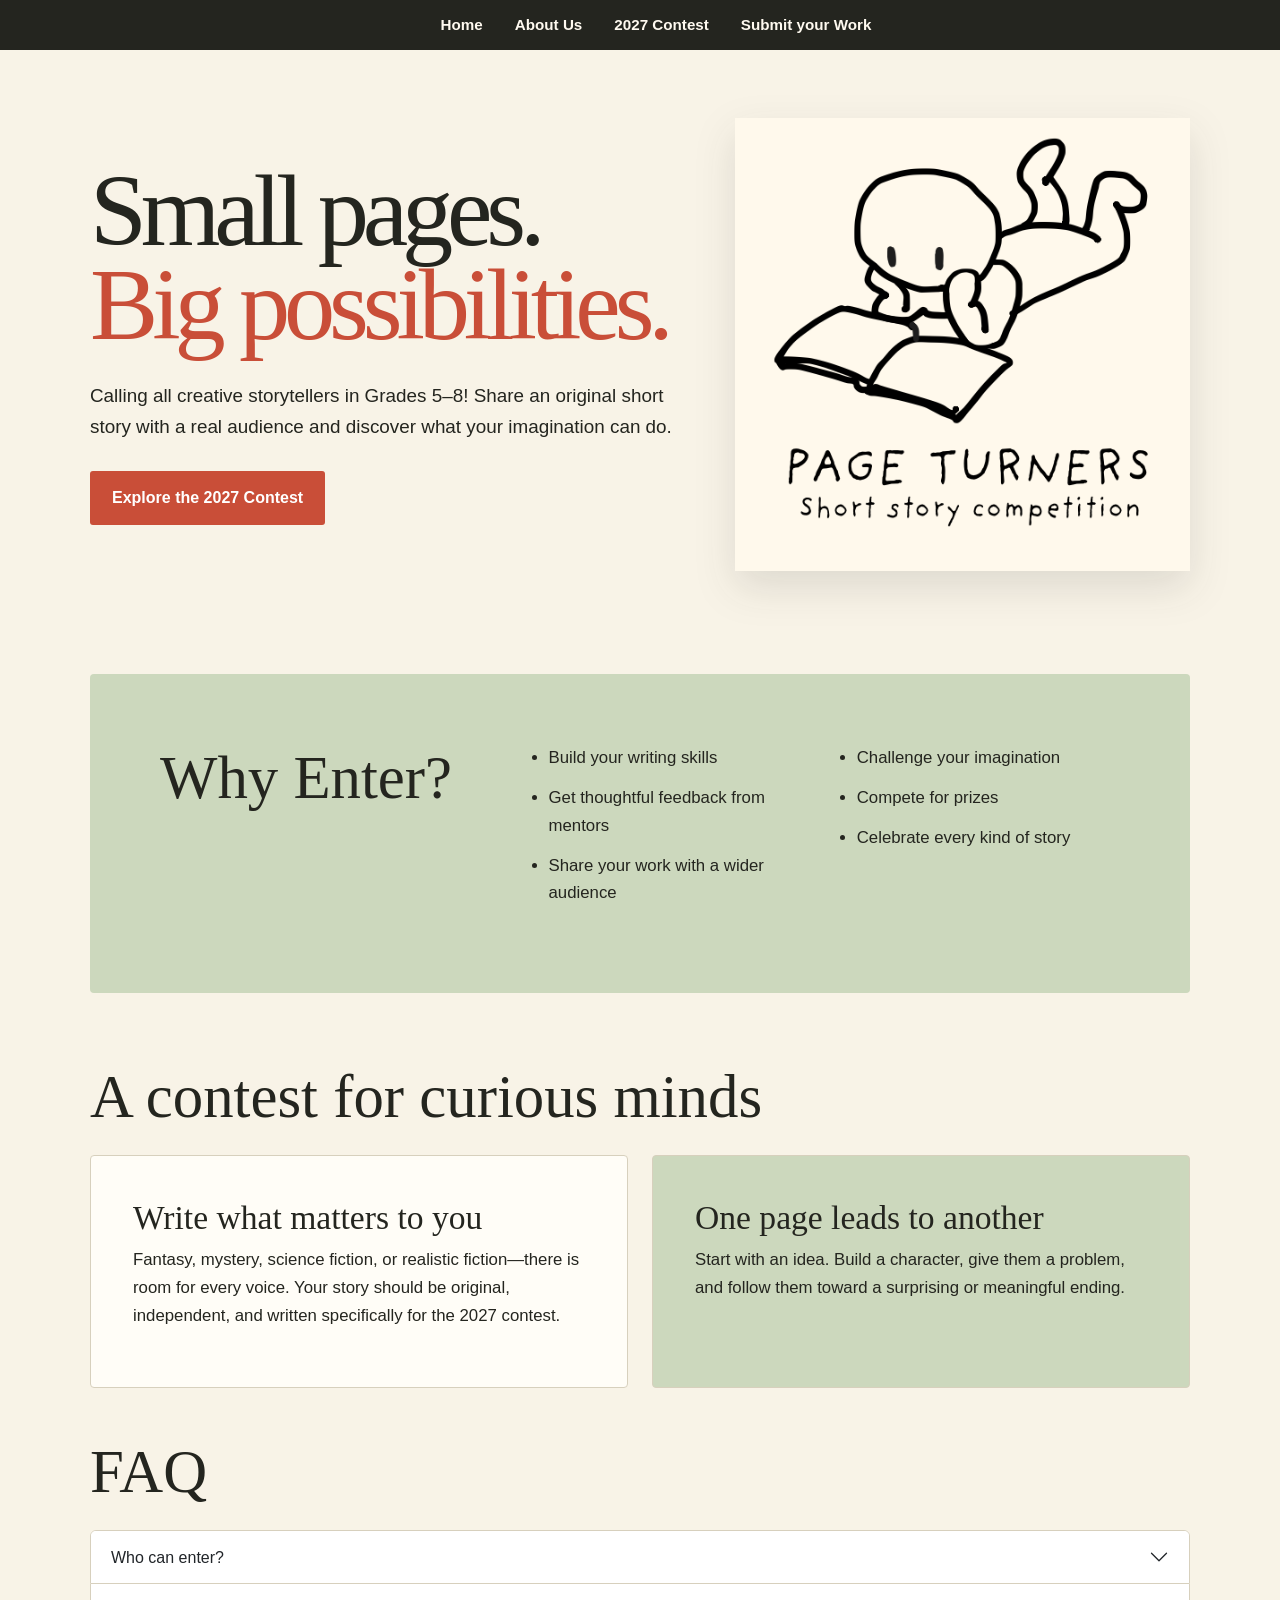
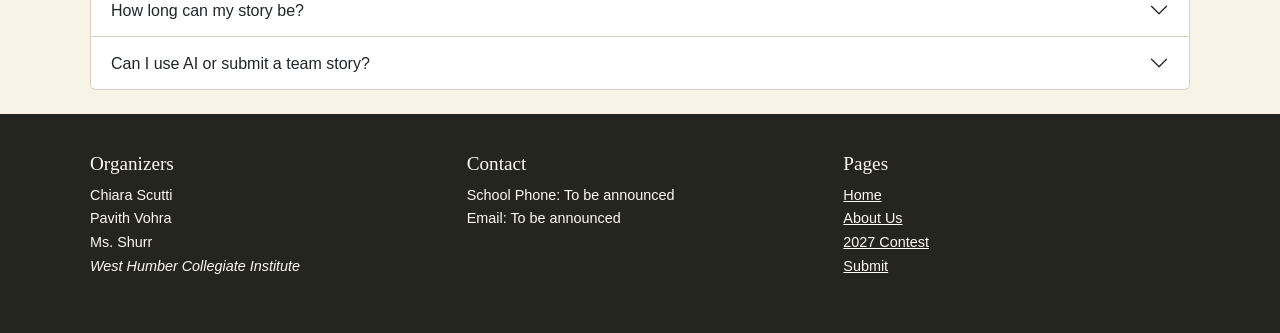
==== index.html @ 0c61205a "Merge 1b1d8a6f999d54f278d2907c4229e8421052c8b1 into ca8edc2ecd9cc89d4555e06c2ae471eeb342003c" ====
<!DOCTYPE html>
<html lang="en">
<head>
  <meta charset="utf-8">
  <meta name="viewport" content="width=device-width, initial-scale=1">
  <title>Page Turners | Short Story Contest</title>
  <link href="https://cdn.jsdelivr.net/npm/bootstrap@5.1.3/dist/css/bootstrap.min.css" rel="stylesheet">
  <link rel="stylesheet" href="style.css">
</head>
<body class="container-fluid p-0">
  <nav aria-label="Main navigation">
    <ul class="nav-buttons">
      <li><a href="index.html">Home</a></li>
      <li><a href="aboutus.html">About Us</a></li>
      <li><a href="contest.html">2027 Contest</a></li>
      <li><a href="submit.html">Submit your Work</a></li>
    </ul>
  </nav>

  <main class="container-fluid py-4">
    <section class="hero">
      <div class="hero-copy">
        <h1>Small pages. <span>Big possibilities.</span></h1>
        <p>Calling all creative storytellers in Grades 5–8! Share an original short story with a real audience and discover what your imagination can do.</p>
        <a class="button" href="contest.html">Explore the 2027 Contest</a>
      </div>
      <img class="hero-mascot" src="Mascot" alt="The Page Turners reading mascot">
    </section>

    <section class="why-section" aria-labelledby="why-enter">
      <h2 id="why-enter">Why Enter?</h2>
      <ul>
        <li>Build your writing skills</li>
        <li>Get thoughtful feedback from mentors</li>
        <li>Share your work with a wider audience</li>
        <li>Challenge your imagination</li>
        <li>Compete for prizes</li>
        <li>Celebrate every kind of story</li>
      </ul>
    </section>

    <div class="page-shell">
      <h2 class="section-title">A contest for curious minds</h2>
      <div class="content-grid">
        <article class="textbox float">
          <h3>Write what matters to you</h3>
          <p>Fantasy, mystery, science fiction, or realistic fiction—there is room for every voice. Your story should be original, independent, and written specifically for the 2027 contest.</p>
        </article>
        <article class="textbox float alt">
          <h3>One page leads to another</h3>
          <p>Start with an idea. Build a character, give them a problem, and follow them toward a surprising or meaningful ending.</p>
        </article>
      </div>

      <h2 class="section-title">FAQ</h2>
      <div class="accordion" id="faq">
        <div class="accordion-item">
          <h2 class="accordion-header"><button class="accordion-button collapsed" type="button" data-bs-toggle="collapse" data-bs-target="#faq-one">Who can enter?</button></h2>
          <div id="faq-one" class="accordion-collapse collapse" data-bs-parent="#faq"><div class="accordion-body">Students in Grades 5 through 8 are eligible.</div></div>
        </div>
        <div class="accordion-item">
          <h2 class="accordion-header"><button class="accordion-button collapsed" type="button" data-bs-toggle="collapse" data-bs-target="#faq-two">How long can my story be?</button></h2>
          <div id="faq-two" class="accordion-collapse collapse" data-bs-parent="#faq"><div class="accordion-body">The confirmed maximum word limit is 500 words.</div></div>
        </div>
        <div class="accordion-item">
          <h2 class="accordion-header"><button class="accordion-button collapsed" type="button" data-bs-toggle="collapse" data-bs-target="#faq-three">Can I use AI or submit a team story?</button></h2>
          <div id="faq-three" class="accordion-collapse collapse" data-bs-parent="#faq"><div class="accordion-body">Submissions must be original, independent student work. Generative AI and co-authored entries are not accepted.</div></div>
        </div>
      </div>
    </div>
  </main>

  <footer>
    <div><h1>Organizers</h1><ul><li>Chiara Scutti</li><li>Pavith Vohra</li><li>Ms. Shurr</li><li><em>West Humber Collegiate Institute</em></li></ul></div>
    <div><h1>Contact</h1><ul><li>School Phone: To be announced</li><li>Email: To be announced</li></ul></div>
    <div><h1>Pages</h1><ul><li><a href="index.html">Home</a></li><li><a href="aboutus.html">About Us</a></li><li><a href="contest.html">2027 Contest</a></li><li><a href="submit.html">Submit</a></li></ul></div>
  </footer>
  <script src="https://cdn.jsdelivr.net/npm/bootstrap@5.1.3/dist/js/bootstrap.bundle.min.js"></script>
</body>
</html>
---- style.css ----
/* Page Turners — warm literary magazine */
:root {
  --cream: #f8f3e7;
  --paper: #fffdf7;
  --ink: #24251f;
  --tomato: #c94e38;
  --sage: #ccd8bd;
  --sage-dark: #66745a;
  --line: #d7d0bd;
}

* { box-sizing: border-box; }
html { scroll-behavior: smooth; }
body {
  margin: 0;
  background: var(--cream);
  color: var(--ink);
  font-family: Georgia, "Times New Roman", serif;
  line-height: 1.65;
}
img { max-width: 100%; height: auto; }
a { color: var(--tomato); }

nav {
  background: var(--ink);
  border: 0;
  padding: 12px 20px;
}
.nav-buttons {
  max-width: 1100px;
  margin: 0 auto;
  display: flex;
  flex-wrap: wrap;
  justify-content: center;
  gap: 8px 28px;
}
.nav-buttons li { list-style: none; }
.nav-buttons li a {
  color: #fffaf0;
  font-family: Arial, sans-serif;
  font-size: 0.95rem;
  font-weight: 700;
  text-decoration: none;
  padding: 6px 2px;
}
.nav-buttons li a:hover { color: #f19b83; }

header {
  min-height: 180px;
  background: var(--cream);
  text-align: left;
  padding: 28px max(20px, calc((100% - 1100px) / 2));
  display: grid;
  grid-template-columns: 180px 1fr;
  align-items: center;
  gap: 40px;
}
header img {
  width: 180px;
  max-width: 180px;
  margin: 0;
}
header h1 {
  color: var(--ink);
  font-family: Georgia, "Times New Roman", serif;
  font-size: clamp(3rem, 8vw, 6.5rem);
  line-height: 0.95;
  text-shadow: none;
  margin: 0;
}
header h4 {
  color: var(--tomato);
  font-family: Arial, sans-serif;
  font-size: 1.05rem;
  letter-spacing: 0.16em;
  text-transform: uppercase;
  margin: 12px 0 0;
}
.transition1 { height: 18px; background: var(--cream); }

main { background: var(--cream); }
main.container-fluid { padding: 40px 20px 72px; }
main h1, main h2, main h3 {
  color: var(--ink);
  font-family: Georgia, "Times New Roman", serif;
}
main h2 { font-size: clamp(2.2rem, 5vw, 3.8rem); line-height: 1.12; }
main h3 { font-size: clamp(1.45rem, 3vw, 2.1rem); line-height: 1.2; }
main p, main li { font-family: Arial, sans-serif; font-size: 1.05rem; }

.page-shell { max-width: 1100px; margin: 0 auto; }
.hero {
  min-height: 520px;
  max-width: 1100px;
  margin: 10px auto 70px;
  display: grid;
  grid-template-columns: 1.15fr 0.85fr;
  align-items: center;
  gap: 30px;
}
.hero-copy { max-width: 650px; }
.hero h1 {
  font-size: clamp(4rem, 8vw, 7.5rem);
  line-height: 0.92;
  letter-spacing: -0.06em;
  margin: 0 0 28px;
}
.hero h1 span { display: block; color: var(--tomato); }
.hero p { max-width: 590px; font-size: 1.18rem; }
.hero-mascot {
  width: 100%;
  max-height: 500px;
  object-fit: contain;
  filter: drop-shadow(0 16px 20px rgba(36,37,31,.12));
}
.button {
  display: inline-block;
  background: var(--tomato);
  color: white;
  border: 0;
  border-radius: 3px;
  text-decoration: none;
  font-family: Arial, sans-serif;
  font-weight: 800;
  font-size: 1rem;
  padding: 14px 22px;
  margin-top: 12px;
}
.button:hover { background: #a93d2b; color: white; }

.why-section {
  background: var(--sage);
  border-radius: 4px;
  padding: clamp(35px, 6vw, 70px);
  display: grid;
  grid-template-columns: 0.7fr 1.3fr;
  gap: 50px;
  margin: 30px auto 70px;
  max-width: 1100px;
}
.why-section h2 { margin: 0; }
.why-section ul { columns: 2; column-gap: 45px; padding-left: 20px; }
.why-section li { margin-bottom: 12px; break-inside: avoid; }

.textbox, .frame { width: auto; }
.textbox { margin: 0; }
.textbox.float, .textbox.partialborder {
  background: var(--paper);
  border: 1px solid var(--line);
  border-radius: 4px;
  box-shadow: none;
  padding: clamp(24px, 4vw, 42px);
  text-align: left;
}
.textbox.float.alt { background: var(--sage); }
.textbox.float.impact {
  background: var(--tomato);
  border: 0;
  color: white;
}
.textbox.float.impact h3 { color: white; }
.textbox.partialborder { border-left: 8px solid var(--tomato); }
.textbox.partialborder.l, .textbox.partialborder.r { border: 1px solid var(--line); border-left: 8px solid var(--tomato); text-align: left; }
.textbox.partialborder.alt { background: var(--sage); }

.section-title { margin: 50px 0 24px; }
.content-grid {
  display: grid;
  grid-template-columns: repeat(2, minmax(0, 1fr));
  gap: 24px;
}
.at-a-glance {
  max-width: 1100px;
  margin: 30px auto 50px;
  background: var(--sage);
  border-left: 10px solid var(--tomato);
  border-radius: 4px;
  padding: clamp(24px, 5vw, 45px);
}
.at-a-glance h2 { margin-top: 0; }
.details-grid {
  display: grid;
  grid-template-columns: repeat(4, 1fr);
  gap: 18px;
}
.detail { border-top: 1px solid var(--sage-dark); padding-top: 12px; }
.detail strong { display: block; color: var(--tomato); font-family: Arial, sans-serif; }
.detail span { font-family: Arial, sans-serif; }

.prize-grid, .criteria-grid, .tips-grid {
  display: grid;
  grid-template-columns: repeat(3, 1fr);
  gap: 20px;
}
.card {
  background: var(--paper);
  border: 1px solid var(--line);
  border-top: 7px solid var(--tomato);
  padding: 24px;
}
.card.sage { background: var(--sage); }
.card h3 { margin-top: 0; }

.founder-layout {
  max-width: 1100px;
  margin: 30px auto 60px;
  display: grid;
  grid-template-columns: 310px 1fr;
  align-items: center;
  gap: 48px;
}
.founder-photo { text-align: center; }
.founder-photo img {
  width: 290px;
  height: 290px;
  object-fit: cover;
  border: 8px solid var(--paper);
  box-shadow: 0 12px 28px rgba(36,37,31,.12);
}
.founder-photo strong, .founder-photo span { display: block; }
.founder-photo strong { font-size: 1.4rem; margin-top: 12px; }
.founder-photo span { color: var(--tomato); font-family: Arial, sans-serif; text-transform: uppercase; letter-spacing: .12em; }

.frame.polaroid { display: none; }
.team-grid { display: grid; grid-template-columns: repeat(3, 1fr); gap: 22px; }
.team-member { background: var(--paper); border: 1px solid var(--line); padding: 26px; }
.team-member h3 { color: var(--tomato); }

.tips-grid { grid-template-columns: repeat(2, 1fr); }
.example-box {
  background: var(--ink);
  color: #fffaf0;
  padding: clamp(24px, 5vw, 42px);
  margin: 30px 0;
}
.example-box h2, .example-box h3 { color: #fffaf0; }
.example-box p { color: #fffaf0; }
.example-step { border-bottom: 1px solid #aaa; padding-bottom: 16px; margin-bottom: 16px; }

.status-banner {
  max-width: 900px;
  margin: 50px auto;
  background: var(--sage);
  border: 2px solid var(--ink);
  border-radius: 4px;
  padding: clamp(28px, 6vw, 55px);
  text-align: center;
}
.status-banner h1 { font-size: clamp(2.5rem, 7vw, 5rem); }
.status-banner .status {
  display: inline-block;
  background: var(--tomato);
  color: white;
  font-family: Arial, sans-serif;
  font-weight: 800;
  text-transform: uppercase;
  letter-spacing: .12em;
  padding: 8px 14px;
}

footer {
  background: var(--ink);
  color: #fffaf0;
  border: 0;
  padding: 38px max(20px, calc((100% - 1100px) / 2));
  display: grid;
  grid-template-columns: repeat(3, 1fr);
  gap: 30px;
}
footer h1 { font-family: Georgia, serif; font-size: 1.2rem; color: #fffaf0; }
footer ul { list-style: none; padding: 0; }
footer li, footer a { color: #fffaf0; font-family: Arial, sans-serif; font-size: .9rem; }
footer a:hover { color: #f19b83; }

.accordion-item { border-color: var(--line); }
.accordion-button, .accordion-body { font-family: Arial, sans-serif; }
.accordion-button:not(.collapsed) { background: var(--sage); color: var(--ink); }

@media (max-width: 768px) {
  header { grid-template-columns: 110px 1fr; gap: 18px; min-height: 140px; padding: 20px; }
  header img { width: 110px; }
  header h1 { font-size: clamp(2.4rem, 12vw, 4rem); }
  .hero { grid-template-columns: 1fr; min-height: auto; margin-bottom: 45px; }
  .hero-mascot { max-height: 330px; margin: 10px auto 0; }
  .hero h1 { font-size: clamp(3.5rem, 18vw, 5.5rem); }
  .why-section { grid-template-columns: 1fr; gap: 20px; }
  .why-section ul { columns: 1; }
  .details-grid { grid-template-columns: repeat(2, 1fr); }
  .content-grid, .prize-grid, .criteria-grid, .tips-grid, .team-grid, footer { grid-template-columns: 1fr; }
  .founder-layout { grid-template-columns: 1fr; text-align: left; }
  .founder-photo { order: -1; }
  .founder-photo img { width: min(290px, 85vw); height: min(290px, 85vw); }
  main.container-fluid { padding-bottom: 45px; }
  footer { text-align: left; }
}

@media (max-width: 420px) {
  .nav-buttons { gap: 4px 14px; }
  .nav-buttons li a { font-size: .82rem; }
  header { grid-template-columns: 85px 1fr; }
  header img { width: 85px; }
  .details-grid { grid-template-columns: 1fr; }
}
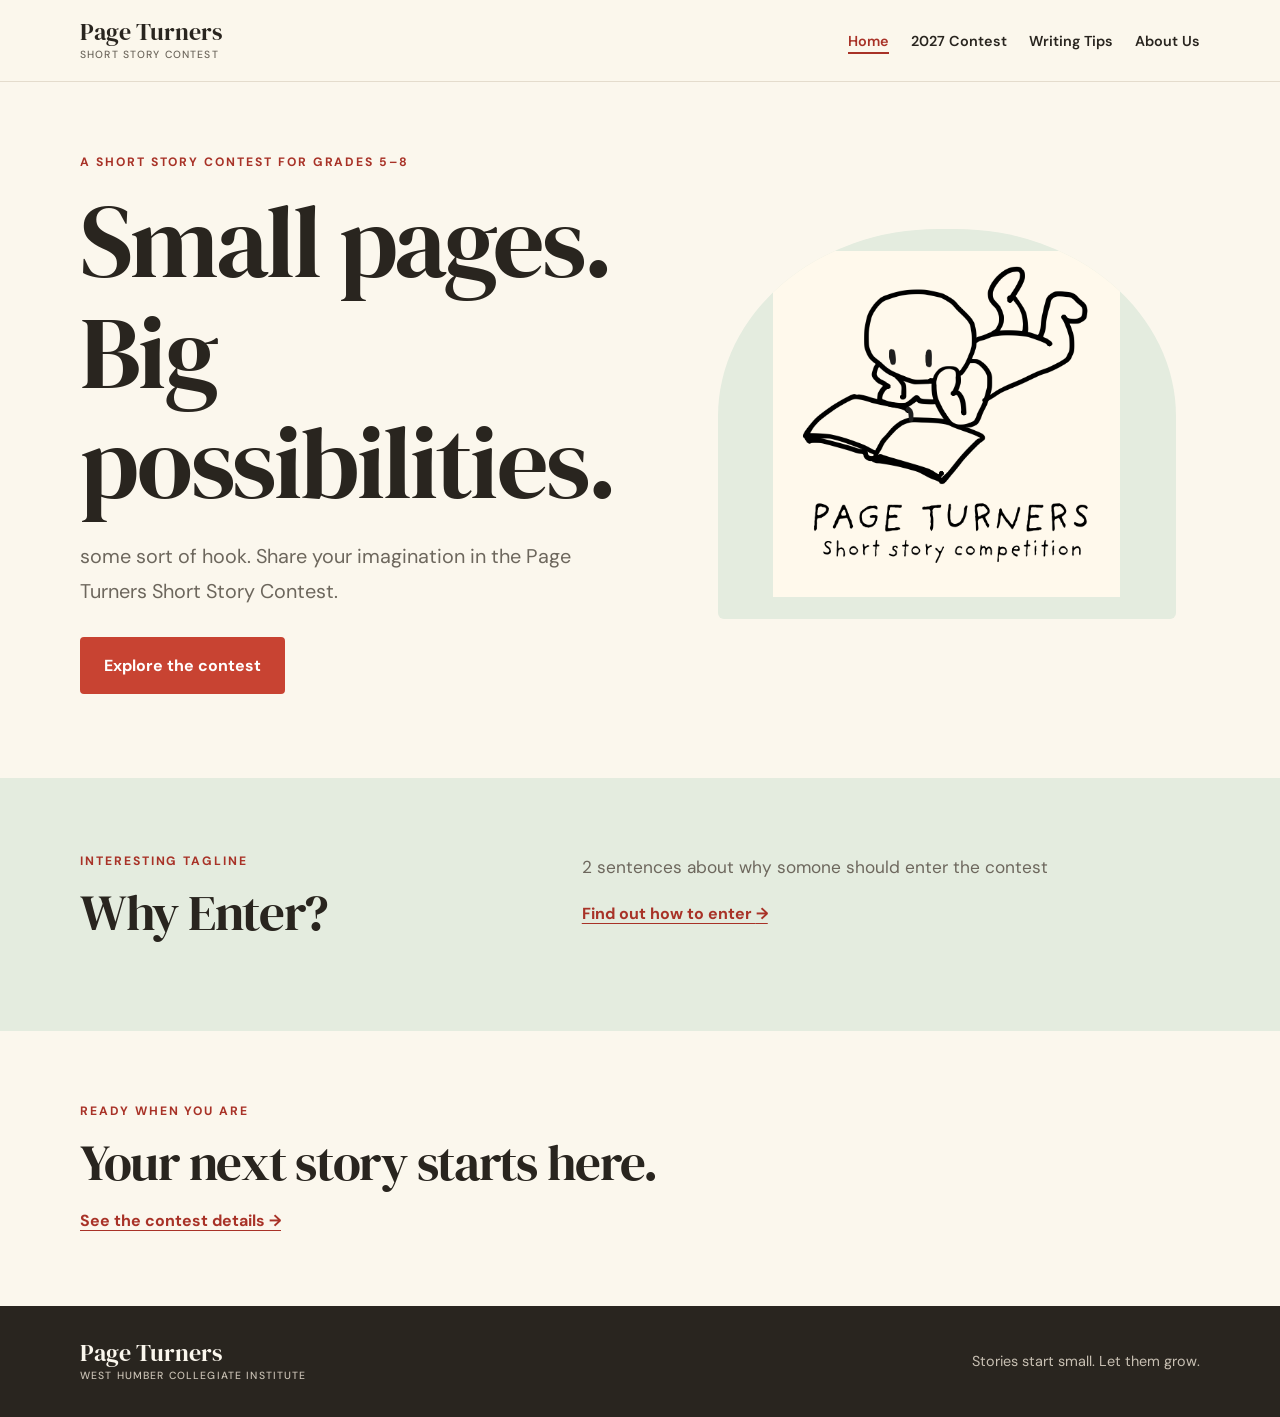
==== commit cda16187: "Merge pull request #2 from lettuce-o/main pull request" ====
--- a/index.html
+++ b/index.html
@@ -1,80 +1,56 @@
-<!DOCTYPE html>
+<!doctype html>
 <html lang="en">
 <head>
   <meta charset="utf-8">
   <meta name="viewport" content="width=device-width, initial-scale=1">
-  <title>Page Turners | Short Story Contest</title>
-  <link href="https://cdn.jsdelivr.net/npm/bootstrap@5.1.3/dist/css/bootstrap.min.css" rel="stylesheet">
-  <link rel="stylesheet" href="style.css">
+  <title>Page Turners — slogan here.</title>
+  <link rel="stylesheet" href="./style.css">
 </head>
-<body class="container-fluid p-0">
-  <nav aria-label="Main navigation">
-    <ul class="nav-buttons">
-      <li><a href="index.html">Home</a></li>
-      <li><a href="aboutus.html">About Us</a></li>
-      <li><a href="contest.html">2027 Contest</a></li>
-      <li><a href="submit.html">Submit your Work</a></li>
+<body>
+  <nav class="site-nav" aria-label="Main navigation">
+    <a class="wordmark" href="./index.html">Page Turners<span>Short Story Contest</span></a>
+    <ul class="nav-links">
+      <li><a aria-current="page" href="./index.html">Home</a></li>
+      <li><a href="./contest.html">2027 Contest</a></li>
+      <li><a href="./writingtips.html">Writing Tips</a></li>
+      <li><a href="./aboutus.html">About Us</a></li>
     </ul>
   </nav>
-
-  <main class="container-fluid py-4">
-    <section class="hero">
+  <main>
+    <section class="hero wrap">
       <div class="hero-copy">
-        <h1>Small pages. <span>Big possibilities.</span></h1>
-        <p>Calling all creative storytellers in Grades 5–8! Share an original short story with a real audience and discover what your imagination can do.</p>
-        <a class="button" href="contest.html">Explore the 2027 Contest</a>
+        <p class="eyebrow">A short story contest for Grades 5–8</p>
+        <h1>Small pages.<br>Big possibilities.</h1>
+        <p class="lede">some sort of hook. Share your imagination in the Page Turners Short Story Contest.</p>
+        <a class="button" href="./contest.html">Explore the contest</a>
       </div>
-      <img class="hero-mascot" src="Mascot" alt="The Page Turners reading mascot">
+      <div class="hero-art mascot-crop" aria-label="Reading mascot illustration">
+        <img src="./Mascot" alt="A cheerful reading mascot">
+      </div>
     </section>
-
-    <section class="why-section" aria-labelledby="why-enter">
-      <h2 id="why-enter">Why Enter?</h2>
-      <ul>
-        <li>Build your writing skills</li>
-        <li>Get thoughtful feedback from mentors</li>
-        <li>Share your work with a wider audience</li>
-        <li>Challenge your imagination</li>
-        <li>Compete for prizes</li>
-        <li>Celebrate every kind of story</li>
-      </ul>
-    </section>
-
-    <div class="page-shell">
-      <h2 class="section-title">A contest for curious minds</h2>
-      <div class="content-grid">
-        <article class="textbox float">
-          <h3>Write what matters to you</h3>
-          <p>Fantasy, mystery, science fiction, or realistic fiction—there is room for every voice. Your story should be original, independent, and written specifically for the 2027 contest.</p>
-        </article>
-        <article class="textbox float alt">
-          <h3>One page leads to another</h3>
-          <p>Start with an idea. Build a character, give them a problem, and follow them toward a surprising or meaningful ending.</p>
-        </article>
-      </div>
-
-      <h2 class="section-title">FAQ</h2>
-      <div class="accordion" id="faq">
-        <div class="accordion-item">
-          <h2 class="accordion-header"><button class="accordion-button collapsed" type="button" data-bs-toggle="collapse" data-bs-target="#faq-one">Who can enter?</button></h2>
-          <div id="faq-one" class="accordion-collapse collapse" data-bs-parent="#faq"><div class="accordion-body">Students in Grades 5 through 8 are eligible.</div></div>
+    <section class="sage-band">
+      <div class="wrap two-column why">
+        <div>
+          <p class="eyebrow">interesting tagline</p>
+          <h2>Why Enter?</h2>
         </div>
-        <div class="accordion-item">
-          <h2 class="accordion-header"><button class="accordion-button collapsed" type="button" data-bs-toggle="collapse" data-bs-target="#faq-two">How long can my story be?</button></h2>
-          <div id="faq-two" class="accordion-collapse collapse" data-bs-parent="#faq"><div class="accordion-body">The confirmed maximum word limit is 500 words.</div></div>
-        </div>
-        <div class="accordion-item">
-          <h2 class="accordion-header"><button class="accordion-button collapsed" type="button" data-bs-toggle="collapse" data-bs-target="#faq-three">Can I use AI or submit a team story?</button></h2>
-          <div id="faq-three" class="accordion-collapse collapse" data-bs-parent="#faq"><div class="accordion-body">Submissions must be original, independent student work. Generative AI and co-authored entries are not accepted.</div></div>
+        <div>
+          <p>2 sentences about why somone should enter the contest</p>
+          <a class="text-link" href="./contest.html">Find out how to enter <span aria-hidden="true">→</span></a>
         </div>
       </div>
+    </section>
+    <section class="wrap small-cta">
+      <p class="eyebrow">Ready when you are</p>
+      <h2>Your next story starts here.</h2>
+      <a class="text-link" href="./contest.html">See the contest details <span aria-hidden="true">→</span></a>
+    </section>
+  </main>
+  <footer class="site-footer">
+    <div class="wrap footer-inner">
+      <a class="wordmark" href="./index.html">Page Turners<span>West Humber Collegiate Institute</span></a>
+      <p>Stories start small. Let them grow.</p>
     </div>
-  </main>
-
-  <footer>
-    <div><h1>Organizers</h1><ul><li>Chiara Scutti</li><li>Pavith Vohra</li><li>Ms. Shurr</li><li><em>West Humber Collegiate Institute</em></li></ul></div>
-    <div><h1>Contact</h1><ul><li>School Phone: To be announced</li><li>Email: To be announced</li></ul></div>
-    <div><h1>Pages</h1><ul><li><a href="index.html">Home</a></li><li><a href="aboutus.html">About Us</a></li><li><a href="contest.html">2027 Contest</a></li><li><a href="submit.html">Submit</a></li></ul></div>
   </footer>
-  <script src="https://cdn.jsdelivr.net/npm/bootstrap@5.1.3/dist/js/bootstrap.bundle.min.js"></script>
 </body>
 </html>
--- a/style.css
+++ b/style.css
@@ -1,303 +1,11 @@
-/* Page Turners — warm literary magazine */
-:root {
-  --cream: #f8f3e7;
-  --paper: #fffdf7;
-  --ink: #24251f;
-  --tomato: #c94e38;
-  --sage: #ccd8bd;
-  --sage-dark: #66745a;
-  --line: #d7d0bd;
-}
-
-* { box-sizing: border-box; }
-html { scroll-behavior: smooth; }
-body {
-  margin: 0;
-  background: var(--cream);
-  color: var(--ink);
-  font-family: Georgia, "Times New Roman", serif;
-  line-height: 1.65;
-}
-img { max-width: 100%; height: auto; }
-a { color: var(--tomato); }
-
-nav {
-  background: var(--ink);
-  border: 0;
-  padding: 12px 20px;
-}
-.nav-buttons {
-  max-width: 1100px;
-  margin: 0 auto;
-  display: flex;
-  flex-wrap: wrap;
-  justify-content: center;
-  gap: 8px 28px;
-}
-.nav-buttons li { list-style: none; }
-.nav-buttons li a {
-  color: #fffaf0;
-  font-family: Arial, sans-serif;
-  font-size: 0.95rem;
-  font-weight: 700;
-  text-decoration: none;
-  padding: 6px 2px;
-}
-.nav-buttons li a:hover { color: #f19b83; }
-
-header {
-  min-height: 180px;
-  background: var(--cream);
-  text-align: left;
-  padding: 28px max(20px, calc((100% - 1100px) / 2));
-  display: grid;
-  grid-template-columns: 180px 1fr;
-  align-items: center;
-  gap: 40px;
-}
-header img {
-  width: 180px;
-  max-width: 180px;
-  margin: 0;
-}
-header h1 {
-  color: var(--ink);
-  font-family: Georgia, "Times New Roman", serif;
-  font-size: clamp(3rem, 8vw, 6.5rem);
-  line-height: 0.95;
-  text-shadow: none;
-  margin: 0;
-}
-header h4 {
-  color: var(--tomato);
-  font-family: Arial, sans-serif;
-  font-size: 1.05rem;
-  letter-spacing: 0.16em;
-  text-transform: uppercase;
-  margin: 12px 0 0;
-}
-.transition1 { height: 18px; background: var(--cream); }
-
-main { background: var(--cream); }
-main.container-fluid { padding: 40px 20px 72px; }
-main h1, main h2, main h3 {
-  color: var(--ink);
-  font-family: Georgia, "Times New Roman", serif;
-}
-main h2 { font-size: clamp(2.2rem, 5vw, 3.8rem); line-height: 1.12; }
-main h3 { font-size: clamp(1.45rem, 3vw, 2.1rem); line-height: 1.2; }
-main p, main li { font-family: Arial, sans-serif; font-size: 1.05rem; }
-
-.page-shell { max-width: 1100px; margin: 0 auto; }
-.hero {
-  min-height: 520px;
-  max-width: 1100px;
-  margin: 10px auto 70px;
-  display: grid;
-  grid-template-columns: 1.15fr 0.85fr;
-  align-items: center;
-  gap: 30px;
-}
-.hero-copy { max-width: 650px; }
-.hero h1 {
-  font-size: clamp(4rem, 8vw, 7.5rem);
-  line-height: 0.92;
-  letter-spacing: -0.06em;
-  margin: 0 0 28px;
-}
-.hero h1 span { display: block; color: var(--tomato); }
-.hero p { max-width: 590px; font-size: 1.18rem; }
-.hero-mascot {
-  width: 100%;
-  max-height: 500px;
-  object-fit: contain;
-  filter: drop-shadow(0 16px 20px rgba(36,37,31,.12));
-}
-.button {
-  display: inline-block;
-  background: var(--tomato);
-  color: white;
-  border: 0;
-  border-radius: 3px;
-  text-decoration: none;
-  font-family: Arial, sans-serif;
-  font-weight: 800;
-  font-size: 1rem;
-  padding: 14px 22px;
-  margin-top: 12px;
-}
-.button:hover { background: #a93d2b; color: white; }
-
-.why-section {
-  background: var(--sage);
-  border-radius: 4px;
-  padding: clamp(35px, 6vw, 70px);
-  display: grid;
-  grid-template-columns: 0.7fr 1.3fr;
-  gap: 50px;
-  margin: 30px auto 70px;
-  max-width: 1100px;
-}
-.why-section h2 { margin: 0; }
-.why-section ul { columns: 2; column-gap: 45px; padding-left: 20px; }
-.why-section li { margin-bottom: 12px; break-inside: avoid; }
-
-.textbox, .frame { width: auto; }
-.textbox { margin: 0; }
-.textbox.float, .textbox.partialborder {
-  background: var(--paper);
-  border: 1px solid var(--line);
-  border-radius: 4px;
-  box-shadow: none;
-  padding: clamp(24px, 4vw, 42px);
-  text-align: left;
-}
-.textbox.float.alt { background: var(--sage); }
-.textbox.float.impact {
-  background: var(--tomato);
-  border: 0;
-  color: white;
-}
-.textbox.float.impact h3 { color: white; }
-.textbox.partialborder { border-left: 8px solid var(--tomato); }
-.textbox.partialborder.l, .textbox.partialborder.r { border: 1px solid var(--line); border-left: 8px solid var(--tomato); text-align: left; }
-.textbox.partialborder.alt { background: var(--sage); }
-
-.section-title { margin: 50px 0 24px; }
-.content-grid {
-  display: grid;
-  grid-template-columns: repeat(2, minmax(0, 1fr));
-  gap: 24px;
-}
-.at-a-glance {
-  max-width: 1100px;
-  margin: 30px auto 50px;
-  background: var(--sage);
-  border-left: 10px solid var(--tomato);
-  border-radius: 4px;
-  padding: clamp(24px, 5vw, 45px);
-}
-.at-a-glance h2 { margin-top: 0; }
-.details-grid {
-  display: grid;
-  grid-template-columns: repeat(4, 1fr);
-  gap: 18px;
-}
-.detail { border-top: 1px solid var(--sage-dark); padding-top: 12px; }
-.detail strong { display: block; color: var(--tomato); font-family: Arial, sans-serif; }
-.detail span { font-family: Arial, sans-serif; }
-
-.prize-grid, .criteria-grid, .tips-grid {
-  display: grid;
-  grid-template-columns: repeat(3, 1fr);
-  gap: 20px;
-}
-.card {
-  background: var(--paper);
-  border: 1px solid var(--line);
-  border-top: 7px solid var(--tomato);
-  padding: 24px;
-}
-.card.sage { background: var(--sage); }
-.card h3 { margin-top: 0; }
-
-.founder-layout {
-  max-width: 1100px;
-  margin: 30px auto 60px;
-  display: grid;
-  grid-template-columns: 310px 1fr;
-  align-items: center;
-  gap: 48px;
-}
-.founder-photo { text-align: center; }
-.founder-photo img {
-  width: 290px;
-  height: 290px;
-  object-fit: cover;
-  border: 8px solid var(--paper);
-  box-shadow: 0 12px 28px rgba(36,37,31,.12);
-}
-.founder-photo strong, .founder-photo span { display: block; }
-.founder-photo strong { font-size: 1.4rem; margin-top: 12px; }
-.founder-photo span { color: var(--tomato); font-family: Arial, sans-serif; text-transform: uppercase; letter-spacing: .12em; }
-
-.frame.polaroid { display: none; }
-.team-grid { display: grid; grid-template-columns: repeat(3, 1fr); gap: 22px; }
-.team-member { background: var(--paper); border: 1px solid var(--line); padding: 26px; }
-.team-member h3 { color: var(--tomato); }
-
-.tips-grid { grid-template-columns: repeat(2, 1fr); }
-.example-box {
-  background: var(--ink);
-  color: #fffaf0;
-  padding: clamp(24px, 5vw, 42px);
-  margin: 30px 0;
-}
-.example-box h2, .example-box h3 { color: #fffaf0; }
-.example-box p { color: #fffaf0; }
-.example-step { border-bottom: 1px solid #aaa; padding-bottom: 16px; margin-bottom: 16px; }
-
-.status-banner {
-  max-width: 900px;
-  margin: 50px auto;
-  background: var(--sage);
-  border: 2px solid var(--ink);
-  border-radius: 4px;
-  padding: clamp(28px, 6vw, 55px);
-  text-align: center;
-}
-.status-banner h1 { font-size: clamp(2.5rem, 7vw, 5rem); }
-.status-banner .status {
-  display: inline-block;
-  background: var(--tomato);
-  color: white;
-  font-family: Arial, sans-serif;
-  font-weight: 800;
-  text-transform: uppercase;
-  letter-spacing: .12em;
-  padding: 8px 14px;
-}
-
-footer {
-  background: var(--ink);
-  color: #fffaf0;
-  border: 0;
-  padding: 38px max(20px, calc((100% - 1100px) / 2));
-  display: grid;
-  grid-template-columns: repeat(3, 1fr);
-  gap: 30px;
-}
-footer h1 { font-family: Georgia, serif; font-size: 1.2rem; color: #fffaf0; }
-footer ul { list-style: none; padding: 0; }
-footer li, footer a { color: #fffaf0; font-family: Arial, sans-serif; font-size: .9rem; }
-footer a:hover { color: #f19b83; }
-
-.accordion-item { border-color: var(--line); }
-.accordion-button, .accordion-body { font-family: Arial, sans-serif; }
-.accordion-button:not(.collapsed) { background: var(--sage); color: var(--ink); }
-
-@media (max-width: 768px) {
-  header { grid-template-columns: 110px 1fr; gap: 18px; min-height: 140px; padding: 20px; }
-  header img { width: 110px; }
-  header h1 { font-size: clamp(2.4rem, 12vw, 4rem); }
-  .hero { grid-template-columns: 1fr; min-height: auto; margin-bottom: 45px; }
-  .hero-mascot { max-height: 330px; margin: 10px auto 0; }
-  .hero h1 { font-size: clamp(3.5rem, 18vw, 5.5rem); }
-  .why-section { grid-template-columns: 1fr; gap: 20px; }
-  .why-section ul { columns: 1; }
-  .details-grid { grid-template-columns: repeat(2, 1fr); }
-  .content-grid, .prize-grid, .criteria-grid, .tips-grid, .team-grid, footer { grid-template-columns: 1fr; }
-  .founder-layout { grid-template-columns: 1fr; text-align: left; }
-  .founder-photo { order: -1; }
-  .founder-photo img { width: min(290px, 85vw); height: min(290px, 85vw); }
-  main.container-fluid { padding-bottom: 45px; }
-  footer { text-align: left; }
-}
-
-@media (max-width: 420px) {
-  .nav-buttons { gap: 4px 14px; }
-  .nav-buttons li a { font-size: .82rem; }
-  header { grid-template-columns: 85px 1fr; }
-  header img { width: 85px; }
-  .details-grid { grid-template-columns: 1fr; }
-}
+@import url('https://fonts.googleapis.com/css2?family=DM+Sans:wght@400;500;600;700&family=DM+Serif+Display&display=swap');
+:root{--cream:#fbf7ed;--paper:#fffdf8;--ink:#29251f;--muted:#6d675d;--tomato:#c84332;--tomato-dark:#a83227;--sage:#e4ecdf;--sage-ink:#405644;--line:#e4dccd;--serif:'DM Serif Display',Georgia,'Times New Roman',serif;--sans:'DM Sans','Segoe UI',sans-serif}*{box-sizing:border-box}html{scroll-behavior:smooth}body{margin:0;background:var(--cream);color:var(--ink);font-family:var(--sans);font-size:1rem;line-height:1.7}a{color:var(--tomato-dark)}a:focus-visible{outline:3px solid var(--tomato);outline-offset:4px}img{max-width:100%}.wrap{width:min(1120px,calc(100% - 48px));margin-inline:auto}h1,h2,h3,p{margin-top:0}h1,h2,h3{font-family:var(--serif);font-weight:400;line-height:1.08;letter-spacing:-.025em}h1{font-size:clamp(3.2rem,8vw,6.4rem);margin-bottom:1.35rem}h2{font-size:clamp(2.2rem,4vw,3.6rem);margin-bottom:1rem}h3{font-size:1.7rem}p{color:var(--muted)}
+.site-nav{min-height:82px;display:flex;align-items:center;justify-content:space-between;gap:24px;padding:14px max(24px,calc((100% - 1120px)/2));border-bottom:1px solid var(--line);background:rgba(251,247,237,.96)}.wordmark{color:var(--ink);font:1.5rem/1.05 var(--serif);text-decoration:none;white-space:nowrap}.wordmark span{display:block;margin-top:5px;color:var(--muted);font:500 .65rem/1.2 var(--sans);letter-spacing:.11em;text-transform:uppercase}.nav-links,.footer-links{display:flex;flex-wrap:wrap;align-items:center;gap:8px 22px;margin:0;padding:0;list-style:none}.nav-links a,.footer-links a{color:var(--ink);font-size:.9rem;font-weight:600;text-decoration:none}.nav-links a:hover,.nav-links a[aria-current=page]{color:var(--tomato-dark);text-decoration:underline;text-decoration-thickness:2px;text-underline-offset:6px}
+.hero{min-height:570px;display:grid;grid-template-columns:1.05fr .95fr;align-items:center;gap:clamp(35px,8vw,110px);padding-block:72px 84px}.hero-copy{max-width:630px}.eyebrow{margin-bottom:15px;color:var(--tomato-dark);font-size:.76rem;font-weight:700;letter-spacing:.16em;line-height:1.4;text-transform:uppercase}.lede{max-width:590px;margin-bottom:28px;font-size:clamp(1.05rem,1.8vw,1.24rem);line-height:1.75}.button{min-height:54px;display:inline-flex;align-items:center;justify-content:center;gap:15px;padding:13px 22px;border:2px solid var(--tomato);border-radius:4px;background:var(--tomato);color:white;font-weight:700;text-decoration:none;transition:background .2s,transform .2s}.button:hover{transform:translateY(-2px);background:var(--tomato-dark);color:white}.button-outline{background:transparent;color:var(--tomato-dark)}.button-outline:hover{color:white}.hero-art{position:relative;min-height:360px;display:grid;place-items:center;overflow:hidden;border-radius:48% 48% 6px 6px;background:var(--sage)}.hero-art img{width:min(100%,410px);max-height:390px;padding:22px;object-fit:contain}.hero-art.no-image{background:radial-gradient(ellipse at 50% 40%,#d2dfcc 0 36%,transparent 37%),var(--sage)}.art-caption{position:absolute;right:12px;bottom:13px;left:12px;color:var(--sage-ink);font:italic 1rem var(--serif);text-align:center}
+.sage-band{background:var(--sage)}.two-column{display:grid;grid-template-columns:.8fr 1.2fr;gap:clamp(30px,7vw,100px);align-items:start}.why,.mission{padding-block:75px}.why p:not(.eyebrow),.mission p:not(.eyebrow){font-size:1.08rem}.check-list{display:grid;gap:11px;margin:22px 0;padding-left:1.2rem;color:var(--ink)}.check-list li{padding-left:4px}.check-list li::marker{color:var(--tomato)}.text-link{display:inline-block;font-weight:700;text-decoration-thickness:1px;text-underline-offset:4px}.small-cta,.inline-note{padding-block:72px}.small-cta h2{margin-bottom:16px}
+.page-heading{padding-block:78px 40px}.page-heading h1{font-size:clamp(3rem,7vw,5.3rem)}.page-heading .lede{max-width:700px}.glance-card{padding:clamp(24px,5vw,54px);border:1px solid var(--line);border-top:6px solid var(--tomato);background:var(--paper);box-shadow:0 14px 35px rgba(48,38,26,.06)}.section-heading{margin-bottom:25px}.section-heading h2{margin-bottom:0}.glance-grid{display:grid;grid-template-columns:repeat(4,1fr);gap:14px;margin:0}.glance-grid div{min-height:125px;padding:20px;background:var(--sage)}.glance-grid dt{margin-bottom:10px;color:var(--sage-ink);font-size:.75rem;font-weight:700;letter-spacing:.12em;text-transform:uppercase}.glance-grid dd{margin:0;color:var(--ink);font:1.35rem/1.25 var(--serif)}.fine-print{margin:22px 0 0;font-size:.9rem}.content-grid{display:grid;grid-template-columns:1.2fr .8fr;gap:24px;padding-block:30px 35px}.paper-card,.tomato-card{padding:clamp(25px,4vw,42px)}.paper-card{border:1px solid var(--line);background:var(--paper)}.paper-card .check-list{margin-bottom:0}.tomato-card{background:var(--tomato);color:white}.tomato-card .eyebrow,.tomato-card p{color:#fff4e8}.tomato-card h2{color:white}.tomato-card p{font-size:1.05rem}.inline-note{max-width:780px}.inline-note h2{font-size:clamp(2rem,4vw,3rem)}.inline-note .button{margin-top:8px}
+.founders-section{display:grid;grid-template-columns:1fr 320px;gap:clamp(35px,8vw,100px);align-items:center;padding-block:80px}.founders-intro p:not(.eyebrow){font-size:1.05rem}.profile-card{width:100%;max-width:320px;margin:0;padding:14px 14px 20px;transform:rotate(1.5deg);background:var(--paper);box-shadow:0 12px 30px rgba(48,38,26,.13);text-align:center}.profile-photo{aspect-ratio:1/1;overflow:hidden;background:var(--sage)}.profile-photo img{width:100%;height:100%;object-fit:cover}.profile-photo.no-image{background:linear-gradient(135deg,var(--sage),#d2dfcc)}.profile-card figcaption{display:grid;gap:2px;padding-top:15px}.profile-card figcaption strong{font:1.7rem var(--serif)}.profile-card figcaption span{color:var(--muted);font-size:.9rem}.values-row{display:grid;grid-template-columns:repeat(3,1fr);gap:30px;padding-block:0 85px}.values-row article{padding-top:18px;border-top:2px solid var(--tomato)}.values-row h3{margin:10px 0}.number{color:var(--tomato-dark);font-size:.78rem;font-weight:700;letter-spacing:.12em}
+.tips-grid{display:grid;grid-template-columns:repeat(3,1fr);gap:18px;padding-block:10px 70px}.tip-card{min-height:210px;padding:26px;border:1px solid var(--line);background:var(--paper)}.tip-card h2{margin:13px 0 10px;font-size:1.65rem}.tip-card p{margin-bottom:0}.example-layout{display:grid;grid-template-columns:.8fr 1.2fr;gap:clamp(30px,7vw,95px);align-items:center;padding-block:70px}.example-card{padding:30px;border-left:4px solid var(--tomato);background:var(--paper)}.example-card p:last-child{margin-bottom:0}.example-label{margin:16px 0 5px;color:var(--tomato-dark);font-size:.72rem;font-weight:700;letter-spacing:.12em;text-transform:uppercase}.example-label:first-child{margin-top:0}
+.status-card{max-width:820px;margin-bottom:20px;padding:clamp(28px,6vw,64px);border:1px solid var(--line);border-left:7px solid var(--tomato);background:var(--paper);box-shadow:0 14px 35px rgba(48,38,26,.07)}.status-pill{display:inline-flex;align-items:center;gap:9px;margin-bottom:22px;padding:7px 12px;border-radius:100px;background:#f4e3dc;color:var(--tomato-dark);font-size:.78rem;font-weight:700;letter-spacing:.06em;text-transform:uppercase}.status-dot{width:9px;height:9px;border-radius:50%;background:var(--tomato)}.status-card h2{font-size:clamp(2.2rem,5vw,3.8rem)}.status-card p{max-width:620px;margin-bottom:26px;font-size:1.05rem}
+.site-footer{padding-block:34px;background:var(--ink);color:var(--cream)}.footer-inner{display:flex;flex-wrap:wrap;align-items:center;justify-content:space-between;gap:22px}.site-footer .wordmark,.site-footer .footer-links a{color:var(--cream)}.site-footer .wordmark span,.site-footer p{color:#c8c0b3}.site-footer p{margin:0;font-size:.9rem}.footer-links{gap:10px 16px}.footer-links a{font-size:.82rem}
+@media(max-width:760px){.wrap{width:min(100% - 36px,620px)}.site-nav{align-items:flex-start;flex-direction:column;gap:14px;padding:16px 18px}.nav-links{gap:8px 15px}.nav-links a{font-size:.84rem}.hero{min-height:0;grid-template-columns:1fr;gap:34px;padding-block:55px 58px}.hero h1{font-size:clamp(3rem,13vw,5rem)}.hero-art{min-height:270px;max-height:390px}.hero-art img{max-height:300px}.two-column,.example-layout{grid-template-columns:1fr;gap:22px}.why,.mission{padding-block:50px}.glance-grid{grid-template-columns:repeat(2,1fr)}.content-grid{grid-template-columns:1fr}.founders-section{grid-template-columns:1fr;gap:30px;padding-block:55px}.profile-card{width:min(100%,300px);justify-self:center}.values-row{grid-template-columns:1fr;gap:24px;padding-bottom:55px}.tips-grid{grid-template-columns:1fr;padding-bottom:48px}.tip-card{min-height:0}.example-layout{padding-block:50px}.page-heading{padding-block:55px 30px}.small-cta,.inline-note{padding-block:52px}.footer-inner{align-items:flex-start;flex-direction:column}}@media(max-width:380px){.wrap{width:calc(100% - 28px)}.glance-grid{gap:9px}.glance-grid div{min-height:112px;padding:14px}.glance-grid dd{font-size:1.18rem}.nav-links{gap:7px 12px}}@media(prefers-reduced-motion:reduce){html{scroll-behavior:auto}*,*::before,*::after{transition-duration:.01ms!important}}
